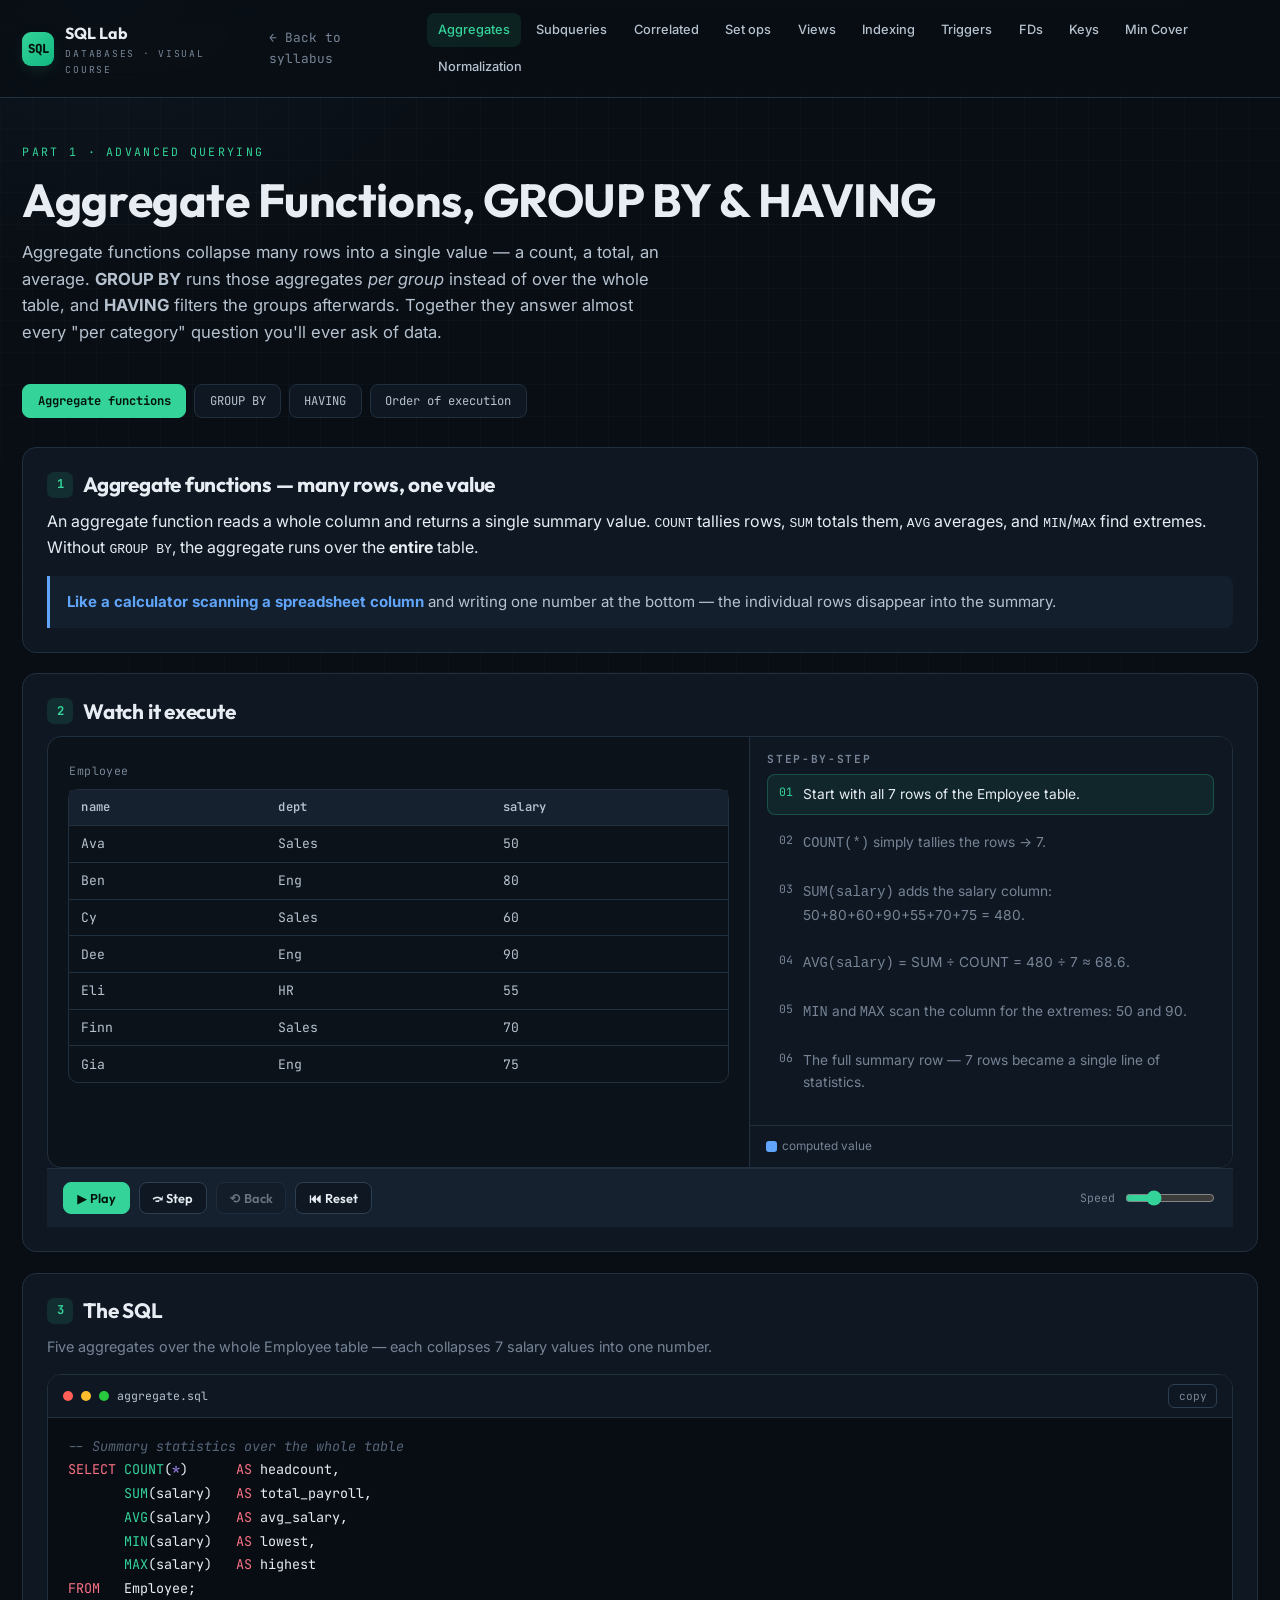
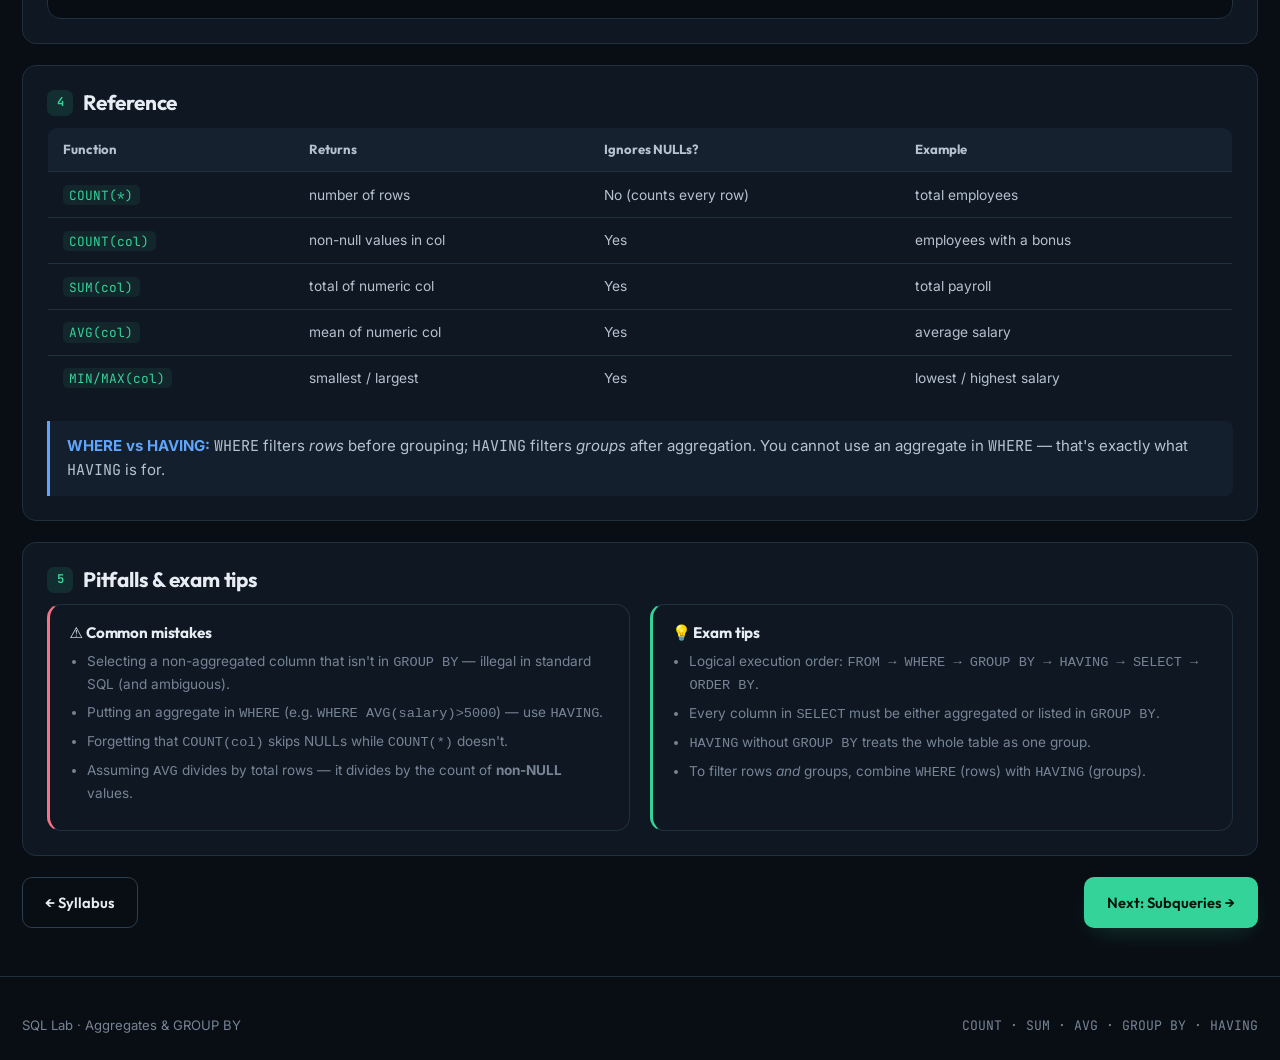
==== modules/aggregates.html @ e1ce6930 "Add files via upload" ====
<!DOCTYPE html>
<html lang="en">
<head>
<meta charset="UTF-8">
<meta name="viewport" content="width=device-width, initial-scale=1.0">
<title>Aggregates &amp; GROUP BY · SQL Lab</title>
<link rel="icon" type="image/svg+xml" href="../favicon.svg">
<link rel="apple-touch-icon" href="../favicon.svg">
<link rel="stylesheet" href="../css/styles.css">
</head>
<body>

<header class="topbar">
  <div class="topbar-inner">
    <a class="brand" href="../index.html"><span class="glyph">SQL</span><span>SQL&nbsp;Lab<small>Databases · Visual Course</small></span></a>
    <a class="backhome" href="../index.html">← Back to syllabus</a>
    <nav class="nav-links">
      <a href="aggregates.html" class="active">Aggregates</a>
      <a href="nested-queries.html">Subqueries</a>
      <a href="correlated.html">Correlated</a>
      <a href="set-operations.html">Set ops</a>
      <a href="views.html">Views</a>
      <a href="indexing.html">Indexing</a>
      <a href="triggers.html">Triggers</a>
      <a href="functional-dependencies.html">FDs</a>
      <a href="keys.html">Keys</a>
      <a href="minimal-cover.html">Min Cover</a>
      <a href="normalization.html">Normalization</a>
    </nav>
  </div>
</header>

<main class="wrap">
  <section class="mod-head">
    <div class="eyebrow">Part 1 · Advanced Querying</div>
    <h1>Aggregate Functions, GROUP BY &amp; HAVING</h1>
    <p>Aggregate functions collapse many rows into a single value — a count, a total, an average. <b>GROUP BY</b>
      runs those aggregates <i>per group</i> instead of over the whole table, and <b>HAVING</b> filters the
      groups afterwards. Together they answer almost every "per category" question you'll ever ask of data.</p>
  </section>

  <div class="lessonbar" id="lessonbar">
    <button data-lesson="agg" class="active">Aggregate functions</button>
    <button data-lesson="groupby">GROUP BY</button>
    <button data-lesson="having">HAVING</button>
    <button data-lesson="order">Order of execution</button>
  </div>

  <div class="panel">
    <h2><span class="num">1</span><span id="cTitle"></span></h2>
    <p id="cBody"></p>
    <div class="analogy" id="cAnalogy"></div>
  </div>

  <div class="panel">
    <h2><span class="num">2</span>Watch it execute</h2>
    <div class="viz">
      <div class="viz-stage" id="stage"></div>
      <div class="viz-side">
        <h4>Step-by-step</h4>
        <div class="narration" id="narration"></div>
        <div class="legend" id="legend"></div>
      </div>
    </div>
    <div class="controls" id="controls"></div>
  </div>

  <div class="panel">
    <h2><span class="num">3</span>The SQL</h2>
    <p style="color:var(--ink-muted); font-size:.9rem" id="codeIntro"></p>
    <div class="codeblock">
      <div class="cbar"><span class="dot r"></span><span class="dot y"></span><span class="dot g"></span>
        <span class="fname" id="fname">query.sql</span><button class="copy">copy</button></div>
      <pre><code class="sql" id="codeEl"></code></pre>
    </div>
  </div>

  <div class="panel">
    <h2><span class="num">4</span>Reference</h2>
    <table class="tbl">
      <thead><tr><th>Function</th><th>Returns</th><th>Ignores NULLs?</th><th>Example</th></tr></thead>
      <tbody>
        <tr><td><code>COUNT(*)</code></td><td>number of rows</td><td>No (counts every row)</td><td>total employees</td></tr>
        <tr><td><code>COUNT(col)</code></td><td>non-null values in col</td><td>Yes</td><td>employees with a bonus</td></tr>
        <tr><td><code>SUM(col)</code></td><td>total of numeric col</td><td>Yes</td><td>total payroll</td></tr>
        <tr><td><code>AVG(col)</code></td><td>mean of numeric col</td><td>Yes</td><td>average salary</td></tr>
        <tr><td><code>MIN/MAX(col)</code></td><td>smallest / largest</td><td>Yes</td><td>lowest / highest salary</td></tr>
      </tbody>
    </table>
    <div class="analogy" style="margin-top:1.2rem"><b>WHERE vs HAVING:</b> <code style="font-family:var(--mono)">WHERE</code>
      filters <i>rows</i> before grouping; <code style="font-family:var(--mono)">HAVING</code> filters <i>groups</i>
      after aggregation. You cannot use an aggregate in <code style="font-family:var(--mono)">WHERE</code> — that's exactly what <code style="font-family:var(--mono)">HAVING</code> is for.</div>
  </div>

  <div class="panel">
    <h2><span class="num">5</span>Pitfalls &amp; exam tips</h2>
    <div class="tips">
      <div class="tipcard warn"><h4>⚠️ Common mistakes</h4>
        <ul>
          <li>Selecting a non-aggregated column that isn't in <code>GROUP BY</code> — illegal in standard SQL (and ambiguous).</li>
          <li>Putting an aggregate in <code>WHERE</code> (e.g. <code>WHERE AVG(salary)>5000</code>) — use <code>HAVING</code>.</li>
          <li>Forgetting that <code>COUNT(col)</code> skips NULLs while <code>COUNT(*)</code> doesn't.</li>
          <li>Assuming <code>AVG</code> divides by total rows — it divides by the count of <b>non-NULL</b> values.</li>
        </ul>
      </div>
      <div class="tipcard pro"><h4>💡 Exam tips</h4>
        <ul>
          <li>Logical execution order: <code>FROM → WHERE → GROUP BY → HAVING → SELECT → ORDER BY</code>.</li>
          <li>Every column in <code>SELECT</code> must be either aggregated or listed in <code>GROUP BY</code>.</li>
          <li><code>HAVING</code> without <code>GROUP BY</code> treats the whole table as one group.</li>
          <li>To filter rows <i>and</i> groups, combine <code>WHERE</code> (rows) with <code>HAVING</code> (groups).</li>
        </ul>
      </div>
    </div>
  </div>

  <div style="display:flex; justify-content:space-between; margin:1rem 0 3rem">
    <a class="btn btn-ghost" href="../index.html">← Syllabus</a>
    <a class="btn btn-primary" href="nested-queries.html">Next: Subqueries →</a>
  </div>
</main>

<footer><div class="wrap"><span>SQL Lab · Aggregates &amp; GROUP BY</span><span style="font-family:var(--mono)">COUNT · SUM · AVG · GROUP BY · HAVING</span></div></footer>

<script src="../js/common.js"></script>
<script>
/* sample data: Employee(name, dept, salary) */
const EMP={cols:["name","dept","salary"], rows:[
  ["Ava","Sales",50],["Ben","Eng",80],["Cy","Sales",60],
  ["Dee","Eng",90],["Eli","HR",55],["Finn","Sales",70],["Gia","Eng",75]]};
const GIDX={Sales:1,Eng:2,HR:3};                 // group -> color class
function deptOf(i){ return EMP.rows[i][1]; }
function groupColors(){ return EMP.rows.map((r)=>GIDX[r[1]]); }

const LESSONS={
agg:{
  title:"Aggregate functions — many rows, one value",
  body:"An aggregate function reads a whole column and returns a single summary value. <code>COUNT</code> tallies "+
       "rows, <code>SUM</code> totals them, <code>AVG</code> averages, and <code>MIN</code>/<code>MAX</code> "+
       "find extremes. Without <code>GROUP BY</code>, the aggregate runs over the <b>entire</b> table.",
  analogy:"<b>Like a calculator scanning a spreadsheet column</b> and writing one number at the bottom — the "+
          "individual rows disappear into the summary.",
  fname:"aggregate.sql",
  codeIntro:"Five aggregates over the whole Employee table — each collapses 7 salary values into one number.",
  legend:[["agg","computed value"]],
  code:`-- Summary statistics over the whole table
SELECT COUNT(*)      AS headcount,
       SUM(salary)   AS total_payroll,
       AVG(salary)   AS avg_salary,
       MIN(salary)   AS lowest,
       MAX(salary)   AS highest
FROM   Employee;`,
  build(){
    const steps=[];
    steps.push({note:"Start with all 7 rows of the Employee table.", view:()=>table({caption:"Employee",...EMP})});
    steps.push({note:"<code>COUNT(*)</code> simply tallies the rows → 7.",
      view:()=>table({caption:"Employee — COUNT(*)",...EMP, rowClass:EMP.rows.map(()=>'focus')})+
        result([["COUNT(*)","7"]])});
    steps.push({note:"<code>SUM(salary)</code> adds the salary column: 50+80+60+90+55+70+75 = 480.",
      view:()=>colHi(2)+result([["SUM(salary)","480"]])});
    steps.push({note:"<code>AVG(salary)</code> = SUM ÷ COUNT = 480 ÷ 7 ≈ 68.6.",
      view:()=>colHi(2)+result([["AVG(salary)","68.6"]])});
    steps.push({note:"<code>MIN</code> and <code>MAX</code> scan the column for the extremes: 50 and 90.",
      view:()=>colHi(2)+result([["MIN(salary)","50"],["MAX(salary)","90"]])});
    steps.push({note:"The full summary row — 7 rows became a single line of statistics.",
      view:()=>result([["headcount","total","avg","min","max"]],[["7","480","68.6","50","90"]])});
    return steps;
  }
},
groupby:{
  title:"GROUP BY — aggregate per category",
  body:"<code>GROUP BY dept</code> partitions the rows into one bucket per department, then runs the aggregate "+
       "<b>inside each bucket</b>. Instead of one number for the whole table, you get one row per group — the "+
       "answer to 'X per category' questions.",
  analogy:"<b>Like sorting mail into labelled bins</b> and then counting (or totalling) each bin separately, "+
          "rather than the whole pile at once.",
  fname:"group_by.sql",
  codeIntro:"Average salary per department: GROUP BY collapses each department's rows into one result row.",
  legend:[["g1","Sales"],["g2","Eng"],["g3","HR"],["agg","aggregate"]],
  code:`-- Average salary for each department
SELECT   dept,
         COUNT(*)    AS employees,
         AVG(salary) AS avg_salary
FROM     Employee
GROUP BY dept;`,
  build(){
    const steps=[];
    steps.push({note:"The raw table, ungrouped.", view:()=>table({caption:"Employee",...EMP})});
    steps.push({note:"<code>GROUP BY dept</code> partitions rows by department (colored stripes).",
      view:()=>table({caption:"Partitioned by dept",...EMP, group:groupColors()})});
    steps.push({note:"Sales group: Ava, Cy, Finn → AVG(50,60,70) = 60.",
      view:()=>table({caption:"Sales bucket",...EMP, group:groupColors(),
        rowClass:EMP.rows.map(i=>'') , })  /* highlight sales */
        .replace(/<tr class="g1"/g,'<tr class="g1 keep"')+result([["dept","AVG"]],[["Sales","60"]])});
    steps.push({note:"Eng group: Ben, Dee, Gia → AVG(80,90,75) = 81.7.",
      view:()=>table({caption:"Eng bucket",...EMP, group:groupColors()})
        .replace(/<tr class="g2"/g,'<tr class="g2 keep"')+result([["dept","AVG"]],[["Eng","81.7"]])});
    steps.push({note:"HR group: only Eli → AVG(55) = 55.",
      view:()=>table({caption:"HR bucket",...EMP, group:groupColors()})
        .replace(/<tr class="g3"/g,'<tr class="g3 keep"')+result([["dept","AVG"]],[["HR","55"]])});
    steps.push({note:"Final result: one row per department.",
      view:()=>resultGrouped([["dept","employees","avg_salary"]],
        [["Sales","3","60.0"],["Eng","3","81.7"],["HR","1","55.0"]],[1,2,3])});
    return steps;
  }
},
having:{
  title:"HAVING — filter the groups",
  body:"<code>WHERE</code> can't see aggregates because it runs <i>before</i> grouping. <code>HAVING</code> "+
       "runs <i>after</i> aggregation, so it can filter on the computed group values — e.g. keep only "+
       "departments whose average salary exceeds a threshold.",
  analogy:"<b>WHERE is the bouncer at the door</b> checking each person (row); <b>HAVING is the inspector</b> "+
          "who walks the finished rooms (groups) and rejects whole rooms that don't qualify.",
  fname:"having.sql",
  codeIntro:"Keep only departments with average salary above 58. HAVING filters the grouped result, not raw rows.",
  legend:[["keep","group kept"],["drop","group rejected"],["agg","aggregate"]],
  code:`-- Departments whose average salary exceeds 58
SELECT   dept,
         AVG(salary) AS avg_salary
FROM     Employee
GROUP BY dept
HAVING   AVG(salary) > 58;`,
  build(){
    const steps=[];
    steps.push({note:"After GROUP BY + AVG we have one row per department.",
      view:()=>resultGrouped([["dept","avg_salary"]],[["Sales","60.0"],["Eng","81.7"],["HR","55.0"]],[1,2,3])});
    steps.push({note:"<code>HAVING AVG(salary) > 58</code> tests each <b>group</b>'s aggregate.",
      view:()=>resultGrouped([["dept","avg_salary"]],[["Sales","60.0"],["Eng","81.7"],["HR","55.0"]],[1,2,3],
        ['focus','focus','focus'])});
    steps.push({note:"Sales (60.0 &gt; 58) ✓ and Eng (81.7 &gt; 58) ✓ qualify; HR (55.0) ✗ is rejected.",
      view:()=>resultGrouped([["dept","avg_salary"]],[["Sales","60.0"],["Eng","81.7"],["HR","55.0"]],[1,2,3],
        ['keep','keep','drop'])});
    steps.push({note:"Final result — only the qualifying groups remain.",
      view:()=>resultGrouped([["dept","avg_salary"]],[["Sales","60.0"],["Eng","81.7"]],[1,2],['keep','keep'])});
    return steps;
  }
},
order:{
  title:"The logical order of execution",
  body:"SQL is written <code>SELECT … FROM … WHERE … GROUP BY … HAVING</code>, but it doesn't <i>run</i> in "+
       "that order. Understanding the real sequence explains every aggregate rule: why <code>WHERE</code> "+
       "can't use aggregates, why <code>HAVING</code> can, and why <code>SELECT</code> aliases aren't visible "+
       "to <code>WHERE</code>.",
  analogy:"<b>Like a kitchen pipeline:</b> gather ingredients (FROM), discard bad ones (WHERE), sort into "+
          "batches (GROUP BY), reject bad batches (HAVING), plate the dish (SELECT), arrange on the pass (ORDER BY).",
  fname:"execution_order.sql",
  codeIntro:"The clauses as written (top) versus the order the engine evaluates them (the animation).",
  legend:[["keep","active stage"]],
  code:`SELECT   dept, AVG(salary) AS avg_salary   -- 5. project columns
FROM     Employee                          -- 1. read the table
WHERE    salary > 0                         -- 2. filter rows
GROUP BY dept                               -- 3. partition into groups
HAVING   AVG(salary) > 58                   -- 4. filter groups
ORDER BY avg_salary DESC;                   -- 6. sort the output`,
  build(){
    const stages=[
      ["FROM","Read the Employee table — the source rows."],
      ["WHERE","Filter individual rows (no aggregates allowed here yet)."],
      ["GROUP BY","Partition the surviving rows into groups."],
      ["HAVING","Filter whole groups using their aggregates."],
      ["SELECT","Project the chosen columns / aggregates."],
      ["ORDER BY","Sort the final output rows."]];
    return stages.map(([s,d],i)=>({note:`<b>${i+1}. ${s}</b> — ${d}`, view:()=>pipeline(i)}));
  }
}
};

/* ---------- render helpers ---------- */
function result(cols, rows){
  if(!rows){ // cols is actually [[label,val],...]
    return `<div class="flow-arrow" style="text-align:center">↓</div>`+
      table({caption:"result", cols:cols.map(c=>c[0]), rows:[cols.map(c=>c[1])],
        cellClass:Object.fromEntries(cols.map((_,i)=>['0-'+i,'agg']))});
  }
  return `<div class="flow-arrow" style="text-align:center">↓</div>`+
    table({caption:"result", cols:cols[0], rows, cellClass:Object.fromEntries(rows[0].map((_,i)=>['0-'+i,'agg']))});
}
function resultGrouped(header, rows, groups, rowClass){
  return `<div class="flow-arrow" style="text-align:center">↓</div>`+
    table({caption:"grouped result", cols:header[0], rows, group:groups, rowClass:rowClass||[],
      cellClass:Object.fromEntries(rows.map((r,i)=>[i+'-'+(r.length-1),'agg']))});
}
function colHi(c){ // highlight one column of EMP
  const cc={}; EMP.rows.forEach((_,i)=> cc[i+'-'+c]='key');
  return table({caption:"Employee — salary column",...EMP, cellClass:cc});
}
function pipeline(active){
  const labels=["FROM","WHERE","GROUP BY","HAVING","SELECT","ORDER BY"];
  return `<div style="display:flex; flex-direction:column; gap:.5rem; font-family:var(--mono); font-size:.86rem">`+
    labels.map((l,i)=>{
      const done=i<active, on=i===active;
      const col=on?'var(--emerald)':done?'var(--ink-dim)':'var(--ink-muted)';
      const bg=on?'rgba(52,211,153,.12)':'transparent';
      const bd=on?'var(--emerald)':'var(--border)';
      return `<div style="display:flex; align-items:center; gap:.7rem; padding:.6rem .9rem; border:1px solid ${bd};
        border-radius:9px; background:${bg}; color:${col}">
        <span style="width:22px;height:22px;border-radius:6px;display:grid;place-items:center;background:var(--surface-2);
          color:${on?'var(--emerald)':'var(--ink-muted)'};font-weight:700;font-size:.72rem">${i+1}</span>
        <b>${l}</b>${done?'<span style="margin-left:auto;color:var(--emerald)">✓</span>':on?'<span style="margin-left:auto">◀ running</span>':''}</div>`;
    }).join('')+`</div>`;
}

/* ---------- wiring ---------- */
const player=new StepPlayer({
  mount:document.getElementById("stage"),
  narration:document.getElementById("narration"),
  controls:document.getElementById("controls"),
  render:(step)=> step.view()
});
let current;
const cTitle=document.getElementById("cTitle"),cBody=document.getElementById("cBody"),
      cAnalogy=document.getElementById("cAnalogy"),fname=document.getElementById("fname"),
      codeIntro=document.getElementById("codeIntro");
const cmap={agg:"var(--blue)",keep:"var(--emerald)",drop:"var(--rose)",focus:"var(--gold)",
  g1:"var(--g1)",g2:"var(--g2)",g3:"var(--g3)"};
function load(key){
  current=LESSONS[key];
  cTitle.textContent=current.title; cBody.innerHTML=current.body; cAnalogy.innerHTML=current.analogy;
  fname.textContent=current.fname; codeIntro.textContent=current.codeIntro;
  const codeEl=document.getElementById("codeEl");
  codeEl.dataset.raw=current.code; codeEl.innerHTML=highlightSQL(current.code);
  document.getElementById("legend").innerHTML=(current.legend||[]).map(([c,l])=>
    `<span><i style="background:${cmap[c]||'#888'}"></i>${l}</span>`).join("");
  player.load(current.build());
}
document.querySelectorAll("#lessonbar button").forEach(b=> b.onclick=()=>{
  document.querySelectorAll("#lessonbar button").forEach(x=>x.classList.remove("active"));
  b.classList.add("active"); load(b.dataset.lesson);
});
load("agg");
</script>
</body>
</html>
---- css/styles.css ----
/* ============================================================
   SQL Lab — Databases, visualized
   Design system · relational data-console theme
   ============================================================ */
@import url('https://fonts.googleapis.com/css2?family=Outfit:wght@400;500;600;700;800&family=Inter:wght@400;500;600&family=JetBrains+Mono:wght@400;500;700&display=swap');

:root{
  --bg:        #090E14;
  --bg-2:      #0b1219;
  --surface:   #0F1722;
  --surface-2: #16212f;
  --border:    #20303f;
  --border-2:  #2c3f52;

  --ink:       #E7EDF3;
  --ink-dim:   #B6C2cf;
  --ink-muted: #768496;

  /* semantic palette — consistent across every query visualization */
  --emerald:   #34D399;   /* result / kept rows / SELECT          */
  --rose:      #FB7185;   /* filtered-out / WHERE·HAVING reject    */
  --blue:      #60A5FA;   /* relation / aggregate / computed       */
  --gold:      #FBBF24;   /* grouping key / current focus          */
  --violet:    #A78BFA;   /* subquery / secondary relation         */

  --emerald-glow: rgba(52,211,153,.25);
  --rose-glow:    rgba(251,113,133,.22);
  --blue-glow:    rgba(96,165,250,.22);

  /* group palette (GROUP BY partitions) */
  --g1:#34D399; --g2:#60A5FA; --g3:#FBBF24; --g4:#A78BFA; --g5:#FB7185; --g6:#2DD4BF;

  --display:'Outfit', system-ui, sans-serif;
  --body:'Inter', system-ui, sans-serif;
  --mono:'JetBrains Mono', ui-monospace, monospace;

  --radius:14px; --radius-s:9px; --maxw:1500px;
  --shadow:0 18px 50px -22px rgba(0,0,0,.75);
}

*{box-sizing:border-box}
html{scroll-behavior:smooth}
body{
  margin:0; font-family:var(--body); color:var(--ink); line-height:1.6;
  background:
    radial-gradient(900px 480px at 85% -10%, rgba(52,211,153,.07), transparent 60%),
    radial-gradient(800px 520px at 8% 0%, rgba(96,165,250,.05), transparent 55%),
    var(--bg);
  -webkit-font-smoothing:antialiased; min-height:100vh; position:relative;
}
body::before{
  content:""; position:fixed; inset:0; z-index:0; pointer-events:none;
  background-image:linear-gradient(rgba(110,140,170,.04) 1px,transparent 1px),
    linear-gradient(90deg, rgba(110,140,170,.04) 1px,transparent 1px);
  background-size:32px 32px;
  mask-image:radial-gradient(circle at 50% 26%, #000 55%, transparent 92%);
}
main,header,footer{position:relative; z-index:1}
a{color:inherit; text-decoration:none}
h1,h2,h3,h4{font-family:var(--display); font-weight:700; line-height:1.15; margin:0; letter-spacing:-.01em}
p{margin:0 0 1rem}

/* ===== nav ===== */
.topbar{position:sticky; top:0; z-index:50; backdrop-filter:blur(14px);
  background:rgba(9,14,20,.74); border-bottom:1px solid var(--border)}
.topbar-inner{max-width:var(--maxw); margin:0 auto; padding:.8rem 1.4rem; display:flex; align-items:center; gap:1.4rem}
.brand{display:flex; align-items:center; gap:.7rem; font-family:var(--display); font-weight:700}
.brand .glyph{width:34px;height:34px;border-radius:9px; display:grid; place-items:center;
  background:linear-gradient(135deg,var(--emerald),#10b981); color:#04130d; font-weight:800; font-size:.78rem;
  box-shadow:0 6px 18px -6px var(--emerald-glow); font-family:var(--mono)}
.brand small{display:block; font-family:var(--mono); font-weight:400; font-size:.6rem; color:var(--ink-muted); letter-spacing:.18em; text-transform:uppercase}
.nav-links{margin-left:auto; display:flex; gap:.25rem; flex-wrap:wrap}
.nav-links a{font-size:.8rem; padding:.42rem .7rem; border-radius:8px; color:var(--ink-dim); font-weight:500; transition:.16s}
.nav-links a:hover{background:var(--surface); color:var(--ink)}
.nav-links a.active{color:var(--emerald); background:rgba(52,211,153,.1)}
.backhome{display:inline-flex; align-items:center; gap:.4rem; font-size:.8rem; color:var(--ink-muted); font-family:var(--mono); transition:.16s}
.backhome:hover{color:var(--emerald)}

/* ===== layout ===== */
.wrap{max-width:var(--maxw); margin:0 auto; padding:0 1.4rem}
.section{padding:3.6rem 0}
.eyebrow{font-family:var(--mono); font-size:.72rem; letter-spacing:.2em; text-transform:uppercase; color:var(--emerald); margin-bottom:.8rem}

/* ===== hero ===== */
.hero{padding:4rem 0 2rem; display:grid; grid-template-columns:1.05fr .95fr; gap:2.6rem; align-items:center}
.hero h1{font-size:clamp(2.3rem,5vw,3.6rem); letter-spacing:-.03em; margin-bottom:1rem}
.hero h1 .hl{background:linear-gradient(120deg,var(--emerald),var(--blue)); -webkit-background-clip:text; background-clip:text; color:transparent}
.hero p.lead{font-size:1.07rem; color:var(--ink-dim); max-width:46ch; margin-bottom:1.7rem}
.hero-cta{display:flex; gap:.9rem; flex-wrap:wrap}
.btn{font-family:var(--display); font-weight:600; font-size:.92rem; padding:.78rem 1.35rem; border-radius:10px;
  border:1px solid transparent; cursor:pointer; transition:.16s; display:inline-flex; align-items:center; gap:.5rem}
.btn-primary{background:var(--emerald); color:#04130d; box-shadow:0 10px 26px -10px var(--emerald-glow)}
.btn-primary:hover{transform:translateY(-2px); box-shadow:0 16px 34px -12px var(--emerald-glow)}
.btn-ghost{background:transparent; border-color:var(--border-2); color:var(--ink)}
.btn-ghost:hover{border-color:var(--emerald); color:var(--emerald)}

.hero-stage{border:1px solid var(--border); border-radius:var(--radius); overflow:hidden;
  background:linear-gradient(180deg,var(--surface),var(--bg-2)); box-shadow:var(--shadow)}
.hero-stage .stage-bar{display:flex; align-items:center; gap:.45rem; padding:.6rem .9rem; border-bottom:1px solid var(--border);
  font-family:var(--mono); font-size:.7rem; color:var(--ink-muted)}
.dot{width:10px;height:10px;border-radius:50%}.dot.r{background:#ff5f56}.dot.y{background:#ffbd2e}.dot.g{background:#27c93f}
.hero-stage .stage-body{padding:1.1rem 1.2rem; min-height:300px}

.stripe{display:grid; grid-template-columns:repeat(4,1fr); gap:1px; background:var(--border);
  border:1px solid var(--border); border-radius:var(--radius); overflow:hidden; margin-top:1rem}
.stripe div{background:var(--surface); padding:1rem 1.2rem}
.stripe b{font-family:var(--display); font-size:1.45rem; display:block; color:var(--emerald)}
.stripe span{font-size:.76rem; color:var(--ink-muted)}

/* ===== module grid ===== */
.grid{display:grid; grid-template-columns:repeat(auto-fill,minmax(300px,1fr)); gap:1.1rem}
.card{position:relative; border:1px solid var(--border); border-radius:var(--radius);
  background:linear-gradient(180deg,var(--surface),var(--bg-2)); padding:1.4rem; transition:.2s; overflow:hidden;
  display:flex; flex-direction:column; min-height:210px}
.card::after{content:""; position:absolute; inset:0; border-radius:var(--radius); border:1px solid transparent; transition:.2s; pointer-events:none}
.card:hover{transform:translateY(-4px)}
.card:hover::after{border-color:var(--emerald); box-shadow:inset 0 0 30px -16px var(--emerald-glow)}
.card .wk{font-family:var(--mono); font-size:.66rem; letter-spacing:.12em; color:var(--blue); text-transform:uppercase}
.card .ic{font-size:1.7rem; margin:.2rem 0 .6rem}
.card h3{font-size:1.12rem; margin-bottom:.4rem}
.card p{font-size:.85rem; color:var(--ink-muted); margin:0}
.card .tags{margin-top:auto; padding-top:1rem; display:flex; gap:.4rem; flex-wrap:wrap}
.tag{font-family:var(--mono); font-size:.62rem; padding:.2rem .48rem; border-radius:6px; background:var(--surface-2); border:1px solid var(--border); color:var(--ink-dim)}
.card .go{position:absolute; top:1.3rem; right:1.3rem; color:var(--ink-muted); transition:.2s}
.card:hover .go{color:var(--emerald); transform:translate(3px,-3px)}
.card.soon{opacity:.6}.card.soon:hover{transform:none}
.card .ribbon{position:absolute; top:1.3rem; right:1.3rem; font-family:var(--mono); font-size:.58rem; color:var(--ink-muted);
  border:1px solid var(--border); padding:.18rem .42rem; border-radius:6px}

/* ===== module page ===== */
.mod-head{padding:2.8rem 0 1.4rem}
.mod-head h1{font-size:clamp(2rem,4vw,2.9rem); margin:.5rem 0 .7rem}
.mod-head p{font-size:1.04rem; color:var(--ink-dim); max-width:64ch}

.lessonbar{display:flex; gap:.5rem; flex-wrap:wrap; margin-bottom:1.8rem}
.lessonbar button{font-family:var(--mono); font-size:.76rem; padding:.5rem .9rem; border-radius:8px;
  background:var(--surface); border:1px solid var(--border); color:var(--ink-dim); cursor:pointer; transition:.16s}
.lessonbar button:hover{border-color:var(--border-2); color:var(--ink)}
.lessonbar button.active{background:var(--emerald); color:#04130d; border-color:var(--emerald); font-weight:700}

.panel{border:1px solid var(--border); border-radius:var(--radius); background:var(--surface); padding:1.5rem; margin-bottom:1.3rem}
.panel h2{font-size:1.3rem; margin-bottom:.7rem; display:flex; align-items:center; gap:.6rem}
.panel h2 .num{font-family:var(--mono); font-size:.76rem; width:26px;height:26px; border-radius:7px; display:grid; place-items:center;
  background:rgba(52,211,153,.12); color:var(--emerald); font-weight:700}
.analogy{border-left:3px solid var(--blue); background:rgba(96,165,250,.05); padding:.85rem 1.05rem; border-radius:0 8px 8px 0; color:var(--ink-dim); font-size:.94rem}
.analogy b{color:var(--blue)}

/* ===== query-execution visualization ===== */
.viz{display:grid; grid-template-columns:1.45fr 1fr; gap:0; border:1px solid var(--border); border-radius:var(--radius); overflow:hidden; background:var(--bg-2)}
.viz-stage{padding:1.2rem; overflow:auto; max-height:480px}
.viz-side{border-left:1px solid var(--border); background:var(--surface); display:flex; flex-direction:column}
.viz-side h4{font-family:var(--mono); font-size:.7rem; letter-spacing:.15em; text-transform:uppercase; color:var(--ink-muted); padding:1rem 1.1rem .5rem}
.narration{padding:0 1.1rem 1rem; flex:1; overflow:auto; max-height:380px}
.narration .step{font-size:.86rem; color:var(--ink-muted); padding:.55rem .7rem; border-radius:8px; border:1px solid transparent; margin-bottom:.35rem; transition:.18s; display:flex; gap:.6rem}
.narration .step .si{font-family:var(--mono); font-size:.72rem; color:var(--ink-muted); flex-shrink:0}
.narration .step.on{background:rgba(52,211,153,.08); border-color:rgba(52,211,153,.25); color:var(--ink)}
.narration .step.on .si{color:var(--emerald)}
.narration .step.done{color:var(--ink-dim)} .narration .step.done .si{color:var(--emerald)}

.controls{display:flex; align-items:center; gap:.55rem; padding:.8rem 1rem; border-top:1px solid var(--border); background:var(--surface-2); flex-wrap:wrap}
.controls button{font-family:var(--display); font-weight:600; font-size:.8rem; cursor:pointer; transition:.15s;
  background:var(--surface); border:1px solid var(--border-2); color:var(--ink); padding:.45rem .8rem; border-radius:8px; display:inline-flex; align-items:center; gap:.4rem}
.controls button:hover:not(:disabled){border-color:var(--emerald); color:var(--emerald)}
.controls button:disabled{opacity:.4; cursor:not-allowed}
.controls button.play{background:var(--emerald); color:#04130d; border-color:var(--emerald)}
.controls button.play:hover{filter:brightness(1.07); color:#04130d}
.controls .sp{margin-left:auto; display:flex; align-items:center; gap:.5rem; font-family:var(--mono); font-size:.72rem; color:var(--ink-muted)}
.controls input[type=range]{accent-color:var(--emerald); width:90px}

/* ===== data tables ===== */
.dtbl{border-collapse:separate; border-spacing:0; font-family:var(--mono); font-size:.82rem; width:100%; margin:.2rem 0 .6rem; border:1px solid var(--border); border-radius:10px; overflow:hidden}
.dtbl caption{caption-side:top; text-align:left; font-family:var(--mono); font-size:.72rem; color:var(--ink-muted); padding:.2rem .1rem .5rem; letter-spacing:.04em}
.dtbl th{background:var(--surface-2); color:var(--ink-dim); font-weight:600; text-align:left; padding:.5rem .8rem; border-bottom:1px solid var(--border); font-size:.76rem; letter-spacing:.03em}
.dtbl td{padding:.46rem .8rem; border-bottom:1px solid var(--border); color:var(--ink-dim); transition:.25s}
.dtbl tr:last-child td{border-bottom:none}
.dtbl tr.dim td{opacity:.32}
.dtbl tr.keep td{background:rgba(52,211,153,.1); color:var(--ink)}
.dtbl tr.drop td{background:rgba(251,113,133,.09); color:var(--ink-muted); text-decoration:line-through; text-decoration-color:var(--rose)}
.dtbl tr.focus td{background:rgba(251,191,36,.1)}
.dtbl td.agg{color:var(--blue); font-weight:700}
.dtbl td.key{color:var(--gold); font-weight:700}
/* group color stripes */
.g1{box-shadow:inset 3px 0 0 var(--g1)} .g2{box-shadow:inset 3px 0 0 var(--g2)}
.g3{box-shadow:inset 3px 0 0 var(--g3)} .g4{box-shadow:inset 3px 0 0 var(--g4)}
.g5{box-shadow:inset 3px 0 0 var(--g5)} .g6{box-shadow:inset 3px 0 0 var(--g6)}
.tbl-flow{display:flex; gap:1.4rem; align-items:flex-start; flex-wrap:wrap}
.flow-arrow{align-self:center; color:var(--ink-muted); font-size:1.4rem; font-family:var(--mono)}
.grouplabel{font-family:var(--mono); font-size:.72rem; padding:.15rem .5rem; border-radius:6px; display:inline-block; margin-bottom:.3rem}

.legend{display:flex; gap:1rem; flex-wrap:wrap; padding:.7rem 1rem; border-top:1px solid var(--border); font-size:.74rem; color:var(--ink-muted); background:var(--surface)}
.legend i{display:inline-block; width:11px;height:11px;border-radius:3px; margin-right:.35rem; vertical-align:middle}

/* ===== code (SQL) ===== */
.codeblock{position:relative; border:1px solid var(--border); border-radius:var(--radius); overflow:hidden; background:#080d13}
.codeblock .cbar{display:flex; align-items:center; gap:.5rem; padding:.55rem .9rem; border-bottom:1px solid var(--border); font-family:var(--mono); font-size:.72rem; color:var(--ink-muted); background:var(--surface)}
.codeblock .cbar .fname{color:var(--ink-dim)}
.codeblock .copy{margin-left:auto; font-family:var(--mono); font-size:.7rem; cursor:pointer; color:var(--ink-muted); background:transparent; border:1px solid var(--border-2); padding:.25rem .6rem; border-radius:6px; transition:.15s}
.codeblock .copy:hover{color:var(--emerald); border-color:var(--emerald)}
.codeblock pre{margin:0; padding:1.05rem 1.2rem; overflow:auto; max-height:520px}
.codeblock code{font-family:var(--mono); font-size:.84rem; line-height:1.75}
.tok-key{color:#FB7185}.tok-fn{color:#34D399}.tok-str{color:#FBBF24}.tok-num{color:#60A5FA}
.tok-com{color:#566578; font-style:italic}.tok-op{color:#A78BFA}.tok-id{color:#E7EDF3}

/* ===== tables / complexity ===== */
.tbl{width:100%; border-collapse:collapse; font-size:.86rem; border-radius:10px; overflow:hidden; border:1px solid var(--border)}
.tbl th,.tbl td{padding:.7rem .9rem; text-align:left; border-bottom:1px solid var(--border)}
.tbl th{background:var(--surface-2); font-family:var(--display); font-size:.82rem; color:var(--ink-dim)}
.tbl td{color:var(--ink-dim)}
.tbl tr:last-child td{border-bottom:none}
.tbl code{font-family:var(--mono); color:var(--emerald); background:rgba(52,211,153,.08); padding:.1rem .4rem; border-radius:5px; font-size:.8rem}

.tips{display:grid; grid-template-columns:1fr 1fr; gap:1.2rem}
.tipcard{border:1px solid var(--border); border-radius:var(--radius); padding:1.2rem; background:var(--surface)}
.tipcard.warn{border-left:3px solid var(--rose)} .tipcard.pro{border-left:3px solid var(--emerald)}
.tipcard h4{font-size:.95rem; margin-bottom:.6rem; display:flex; gap:.5rem; align-items:center}
.tipcard ul{margin:0; padding-left:1.1rem; color:var(--ink-muted); font-size:.85rem}
.tipcard li{margin-bottom:.4rem}

.progress-wrap{display:flex; align-items:center; gap:1rem; margin-top:1.2rem}
.bar{flex:1; height:8px; background:var(--surface-2); border-radius:99px; overflow:hidden; border:1px solid var(--border)}
.bar i{display:block; height:100%; width:0; background:linear-gradient(90deg,var(--emerald),var(--blue)); border-radius:99px; transition:width .9s ease}
.progress-wrap span{font-family:var(--mono); font-size:.78rem; color:var(--ink-muted)}

footer{border-top:1px solid var(--border); padding:2.4rem 0; margin-top:3rem; color:var(--ink-muted); font-size:.82rem}
footer .wrap{display:flex; justify-content:space-between; gap:1rem; flex-wrap:wrap; align-items:center}
.kbd{font-family:var(--mono); font-size:.72rem; background:var(--surface-2); border:1px solid var(--border-2); border-bottom-width:2px; padding:.1rem .4rem; border-radius:5px; color:var(--ink-dim)}
.hidden{display:none !important}

@media (max-width:920px){
  .hero{grid-template-columns:1fr; gap:2rem}
  .viz{grid-template-columns:1fr}
  .viz-side{border-left:none; border-top:1px solid var(--border)}
  .tips{grid-template-columns:1fr}
  .stripe{grid-template-columns:repeat(2,1fr)}
}
@media (max-width:560px){ .nav-links{display:none} }
@media (prefers-reduced-motion:reduce){ *{transition:none!important; animation:none!important} html{scroll-behavior:auto} }
:focus-visible{outline:2px solid var(--emerald); outline-offset:2px; border-radius:6px}
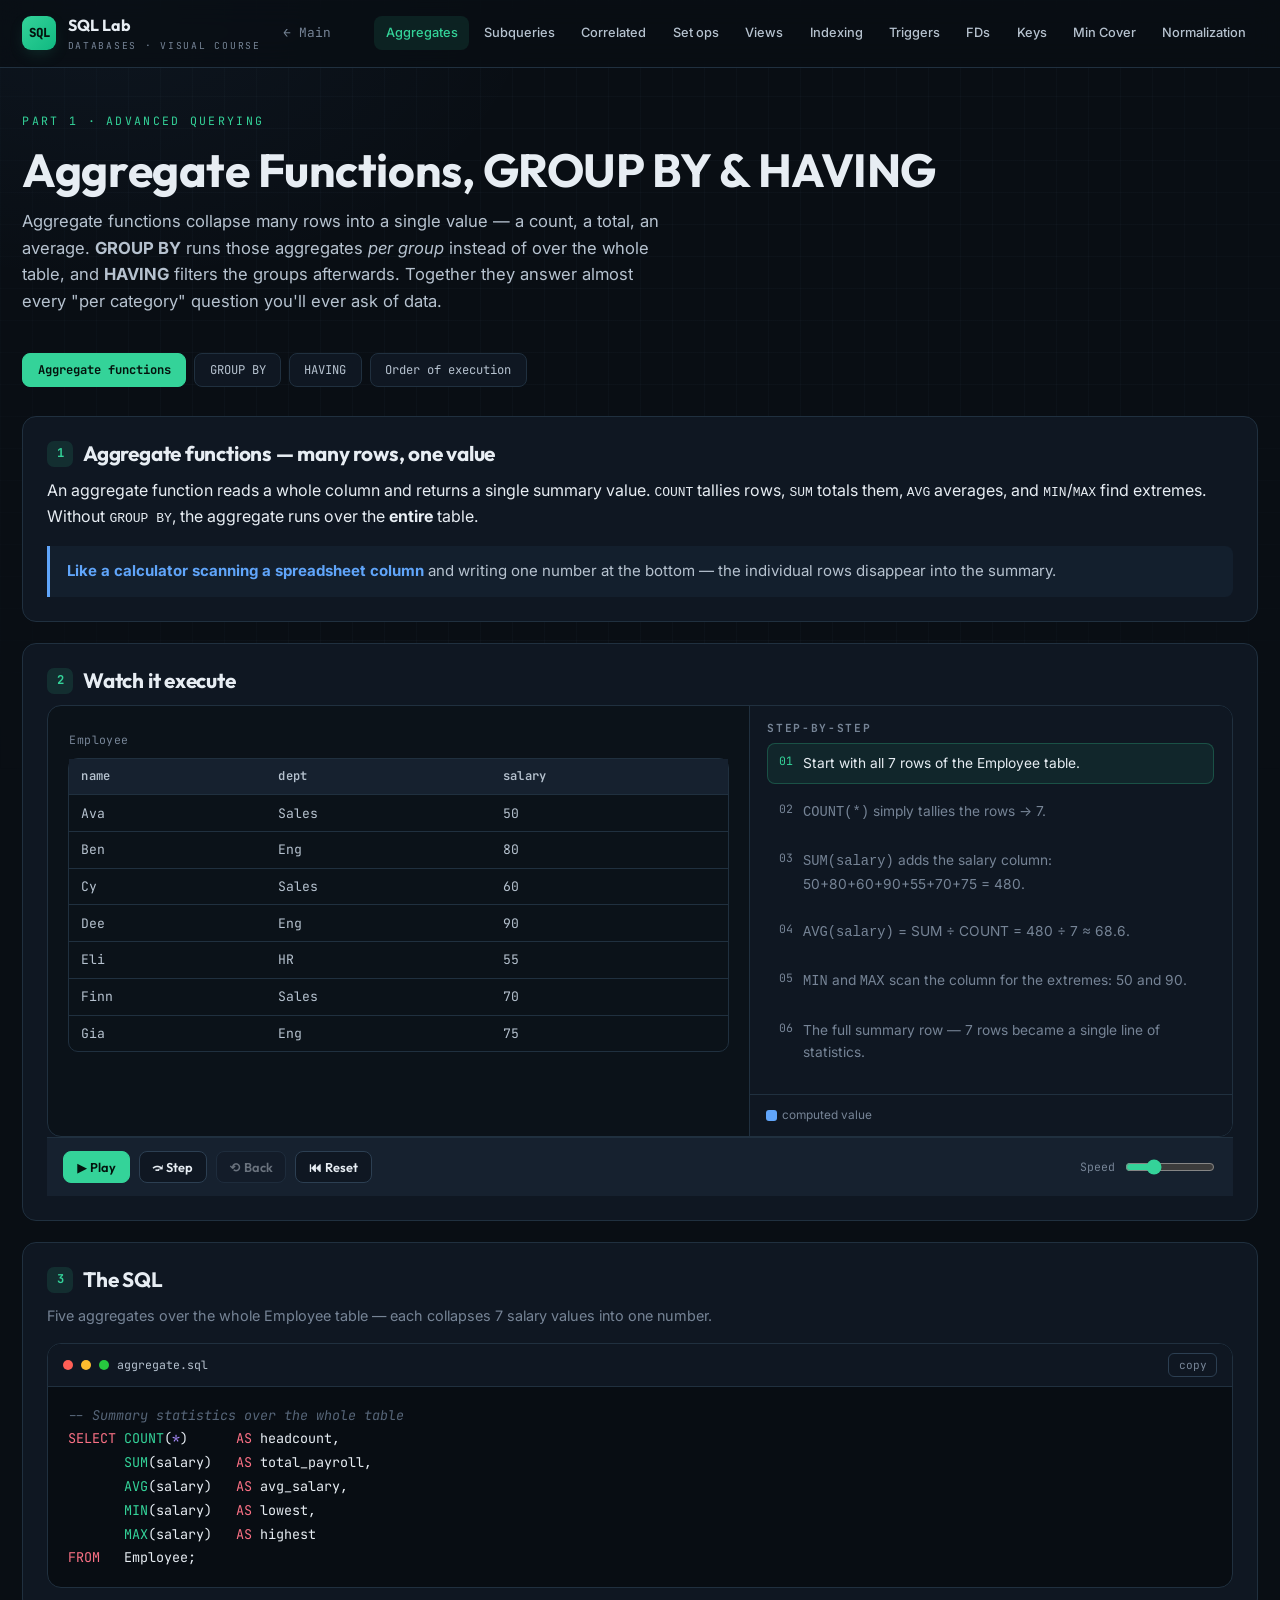
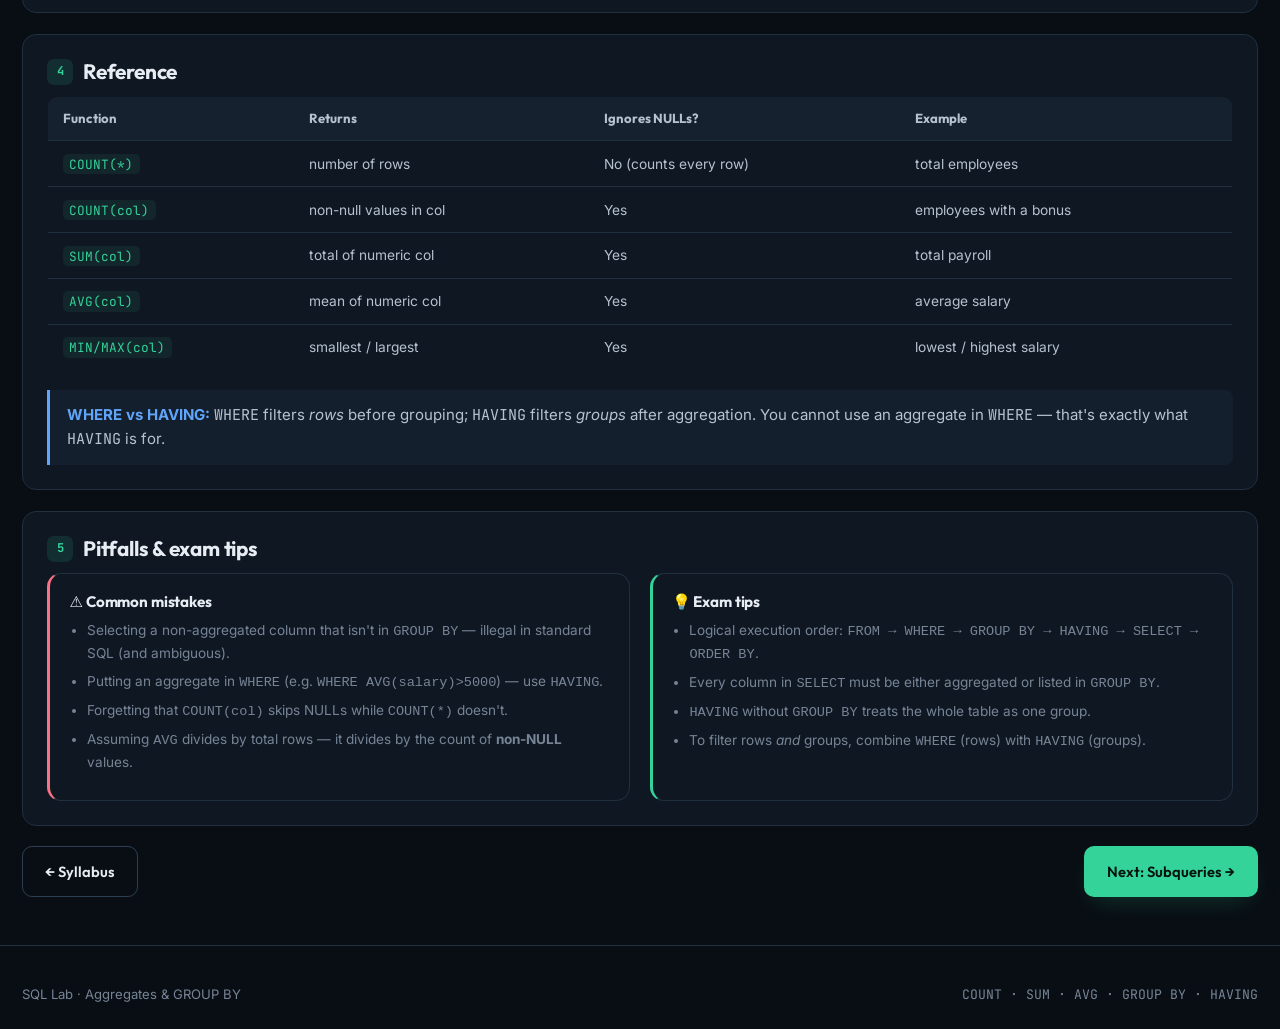
==== commit a78ef6f6: "Update aggregates.html" ====
--- a/modules/aggregates.html
+++ b/modules/aggregates.html
@@ -13,7 +13,7 @@
 <header class="topbar">
   <div class="topbar-inner">
     <a class="brand" href="../index.html"><span class="glyph">SQL</span><span>SQL&nbsp;Lab<small>Databases · Visual Course</small></span></a>
-    <a class="backhome" href="../index.html">← Back to syllabus</a>
+    <a class="backhome" href="../index.html">← Main</a>
     <nav class="nav-links">
       <a href="aggregates.html" class="active">Aggregates</a>
       <a href="nested-queries.html">Subqueries</a>
@@ -330,4 +330,4 @@
 load("agg");
 </script>
 </body>
-</html>+</html>
